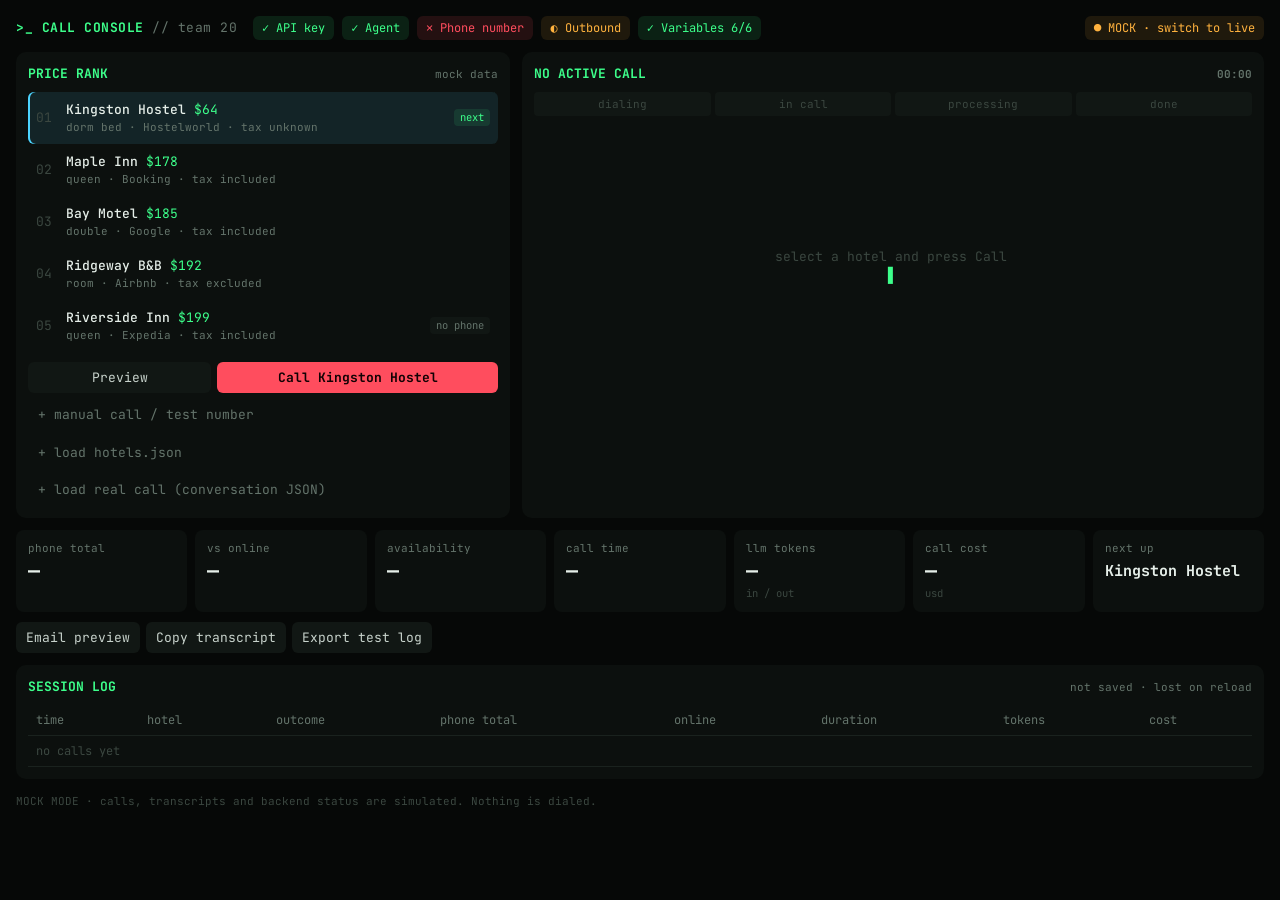
==== console/index.html @ bde6748f "Add call console UI (console/index.html) Single-page dashboard for testing the ElevenLabs call backe" ====
<!doctype html>
<html lang="en">
<head>
<meta charset="utf-8">
<meta name="viewport" content="width=device-width, initial-scale=1">
<title>Call Console · Team 20</title>
<link rel="preconnect" href="https://fonts.googleapis.com">
<link href="https://fonts.googleapis.com/css2?family=JetBrains+Mono:wght@400;500;700&display=swap" rel="stylesheet">
<style>
:root{
  --bg:#060807; --panel:#0c100e; --panel-2:#111714; --line:#1a221e;
  --text:#c8d3cc; --muted:#64746b; --dim:#3b4740;
  --green:#3dff8b; --green-bg:rgba(61,255,139,.10);
  --amber:#ffb23e; --amber-bg:rgba(255,178,62,.10);
  --red:#ff4d5e; --red-bg:rgba(255,77,94,.12);
  --cyan:#4cd4ff; --cyan-bg:rgba(76,212,255,.10);
  --mono:"JetBrains Mono",ui-monospace,SFMono-Regular,Menlo,Consolas,monospace;
}
*{box-sizing:border-box}
html,body{margin:0;background:var(--bg);color:var(--text);font:13px/1.5 var(--mono)}
body{padding:16px;min-height:100vh}
button{font:inherit;color:inherit;background:var(--panel-2);border:none;border-radius:6px;padding:6px 10px;cursor:pointer}
button:hover{background:#18201c}
button:focus-visible,input:focus-visible{outline:1px solid var(--green);outline-offset:1px}
input{font:inherit;color:var(--text);background:var(--bg);border:none;border-radius:6px;padding:6px 8px;width:100%}
.wrap{max-width:1280px;margin:0 auto}
.top{display:flex;flex-wrap:wrap;gap:8px;align-items:center}
.brand{color:var(--green);font-weight:700;letter-spacing:.5px;margin-right:8px}
.brand span{color:var(--muted);font-weight:400}
.chip{font-size:12px;padding:3px 9px}
.ok{background:var(--green-bg);color:var(--green)} .warn{background:var(--amber-bg);color:var(--amber)}
.bad{background:var(--red-bg);color:var(--red)} .acc{background:var(--cyan-bg);color:var(--cyan)}
.mut{background:var(--panel-2);color:var(--muted)}
.mode{margin-left:auto;color:var(--amber);font-size:12px}
.why{margin-top:10px;padding:10px 12px;border-radius:6px;font-size:12.5px;display:none}
.why b{font-weight:700}
.grid{display:grid;grid-template-columns:minmax(0,1fr) minmax(0,1.5fr);gap:12px;margin-top:12px}
.panel{background:var(--panel);border-radius:10px;padding:12px}
.ph{display:flex;align-items:center;gap:8px;margin-bottom:8px}
.ph .t{color:var(--green);font-weight:700}
.ph .s{margin-left:auto;color:var(--muted);font-size:11px}
.row{display:grid;grid-template-columns:22px minmax(0,1fr) auto;gap:8px;align-items:center;padding:8px;border-radius:6px;cursor:pointer}
.row:hover{background:var(--panel-2)} .row.sel{background:var(--cyan-bg);box-shadow:inset 2px 0 0 var(--cyan)}
.row .n{color:var(--dim)} .row .nm{font-weight:500;color:#e6efe9} .row .pr{color:var(--green)}
.row .sub{color:var(--muted);font-size:11px;white-space:nowrap;overflow:hidden;text-overflow:ellipsis}
.tag{font-size:10.5px;padding:1px 6px;border-radius:4px;white-space:nowrap}
.actions{display:flex;gap:6px;margin-top:10px}
.danger{background:var(--red);color:#120204;font-weight:700} .danger:hover{background:#ff6b79}
.armed{background:var(--amber);color:#160d00} .armed:hover{background:#ffc566}
.ghost{background:transparent;color:var(--muted);width:100%;margin-top:6px;text-align:left}
.ghost:hover{color:var(--text);background:transparent}
.manual{display:none;margin-top:6px;gap:6px;grid-template-columns:1fr 1fr}
.manual label{color:var(--muted);font-size:11px}
.steps{display:flex;gap:4px;margin-bottom:10px}
.steps span{flex:1;text-align:center;padding:4px;border-radius:4px;font-size:11px;background:var(--panel-2);color:var(--dim)}
.steps span.done{color:var(--muted)} .steps span.on{background:var(--cyan-bg);color:var(--cyan)}
.steps span.fail{background:var(--red-bg);color:var(--red)} .steps span.fin{background:var(--green-bg);color:var(--green)}
.timer{font-size:18px;color:var(--green);font-weight:700}
.log{display:flex;flex-direction:column;gap:6px;min-height:280px;max-height:420px;overflow:auto;padding-right:4px}
.msg{max-width:82%;padding:7px 10px;border-radius:8px}
.msg .w{font-size:10.5px;color:var(--muted);display:block}
.hotel{align-self:flex-start;background:var(--panel-2)}
.agent{align-self:flex-end;background:var(--cyan-bg);color:#bfeeff}
.agent .w{color:#3a9fc2}
.sys{align-self:center;color:var(--muted);font-size:11px}
mark{background:var(--amber-bg);color:var(--amber);padding:0 2px;border-radius:3px}
.empty{color:var(--dim);margin:auto;text-align:center}
.cursor::after{content:"▋";color:var(--green);animation:b 1s steps(1) infinite;margin-left:2px}
@keyframes b{50%{opacity:0}}
.stats{display:grid;grid-template-columns:repeat(7,minmax(0,1fr));gap:8px;margin-top:12px}
.stat.click{cursor:pointer}.stat.click:hover{background:var(--panel-2)}
.stat .h{color:var(--dim);font-size:10.5px}
textarea{font:inherit;color:var(--text);background:var(--bg);border:none;border-radius:6px;padding:8px;width:100%;min-height:140px;resize:vertical}
.stat{background:var(--panel);border-radius:8px;padding:10px 12px}
.stat .l{color:var(--muted);font-size:11px} .stat .v{font-size:20px;font-weight:700;color:#e6efe9}
.bar{display:flex;flex-wrap:wrap;gap:6px;margin-top:10px}
.drawer{display:none;margin-top:12px;background:var(--panel);border-radius:10px;padding:12px}
.drawer pre{margin:0;white-space:pre-wrap;word-break:break-word;color:var(--text);font-size:12px}
.hist{margin-top:12px}
.hist table{width:100%;border-collapse:collapse;font-size:12px}
.hist td,.hist th{text-align:left;padding:6px 8px;border-bottom:1px solid var(--line)}
.hist th{color:var(--muted);font-weight:400}
.foot{color:var(--dim);font-size:11px;margin-top:14px}
@media (max-width:1100px){.stats{grid-template-columns:repeat(4,minmax(0,1fr))}}
@media (max-width:860px){.grid{grid-template-columns:1fr}.stats{grid-template-columns:repeat(2,1fr)}}
@media (prefers-reduced-motion:reduce){.cursor::after{animation:none}}
</style>
</head>
<body>
<div class="wrap">

  <div class="top" id="health">
    <span class="brand">&gt;_ CALL CONSOLE <span>// team 20</span></span>
  </div>
  <div class="why" id="why"></div>

  <div class="grid">
    <section class="panel" aria-label="Price rank">
      <div class="ph"><span class="t">PRICE RANK</span><span class="s" id="qsrc">mock data</span></div>
      <div id="queue"></div>
      <div class="actions">
        <button id="previewBtn" style="flex:1">Preview</button>
        <button id="callBtn" class="danger" style="flex:1.6">Call</button>
      </div>
      <button class="ghost" id="manualToggle">+ manual call / test number</button>
      <div class="manual" id="manual">
        <div><label>hotel</label><input id="mName" value="Teammate test"></div>
        <div><label>phone</label><input id="mPhone" value="+1 416 555 0199"></div>
        <div><label>check-in</label><input id="mIn" value="2026-10-24"></div>
        <div><label>check-out</label><input id="mOut" value="2026-10-26"></div>
        <div><label>guests</label><input id="mGuests" value="1"></div>
        <div style="display:flex;align-items:end"><button id="mUse" style="width:100%">Use manual</button></div>
      </div>
      <button class="ghost" id="loadBtn">+ load hotels.json</button>
      <button class="ghost" id="convBtn">+ load real call (conversation JSON)</button>
      <input type="file" id="convFile" accept=".json,application/json" hidden>
      <input type="file" id="file" accept=".json,application/json" hidden>
    </section>

    <section class="panel" aria-label="Live call">
      <div class="ph">
        <span class="t" id="cName">NO ACTIVE CALL</span>
        <span style="color:var(--muted);font-size:12px" id="cPhone"></span>
        <span class="s timer" id="timer">00:00</span>
      </div>
      <div class="steps" id="steps">
        <span>dialing</span><span>in call</span><span>processing</span><span>done</span>
      </div>
      <div class="log" id="log" aria-live="polite"><div class="empty">select a hotel and press Call<br><span class="cursor"></span></div></div>
    </section>
  </div>

  <div class="stats">
    <div class="stat"><div class="l">phone total</div><div class="v" id="sTotal">—</div></div>
    <div class="stat"><div class="l">vs online</div><div class="v" id="sDiff">—</div></div>
    <div class="stat"><div class="l">availability</div><div class="v" id="sAvail">—</div></div>
    <div class="stat"><div class="l">call time</div><div class="v" id="sTime">—</div></div>
    <div class="stat click" id="tokCard" title="click for per-model breakdown"><div class="l">llm tokens</div><div class="v" id="sTok">—</div><div class="h" id="sTokH">in / out</div></div>
    <div class="stat"><div class="l">call cost</div><div class="v" id="sCost">—</div><div class="h" id="sCostH">usd</div></div>
    <div class="stat"><div class="l">next up</div><div class="v" id="sNext" style="font-size:15px;padding-top:4px">—</div></div>
  </div>
  <div class="bar">
    <button id="emailBtn">Email preview</button>
    <button id="copyBtn">Copy transcript</button>
    <button id="exportBtn">Export test log</button>
    <span id="toast" style="color:var(--green);align-self:center;font-size:12px"></span>
  </div>

  <div class="drawer" id="drawer"><div class="ph"><span class="t" id="dTitle"></span><button class="s" id="dClose" style="margin-left:auto">close</button></div><pre id="dBody"></pre></div>

  <div class="panel hist">
    <div class="ph"><span class="t">SESSION LOG</span><span style="color:var(--green);font-size:12px" id="sessTot"></span><span class="s">not saved · lost on reload</span></div>
    <table><thead><tr><th>time</th><th>hotel</th><th>outcome</th><th>phone total</th><th>online</th><th>duration</th><th>tokens</th><th>cost</th></tr></thead><tbody id="hist"><tr><td colspan="8" style="color:var(--dim)">no calls yet</td></tr></tbody></table>
  </div>

  <p class="foot" id="foot"></p>
</div>

<script>
// ---------- Mock backend (replace with fetch() calls to /api/elevenlabs/* in live mode) ----------
let MODE = "mock", STATUS = null, BASE = defaultBase();
const MOCK_STATUS = {
  api_key_configured: true, agent_id_configured: true,
  phone_number_id_configured: false, outbound_calls_enabled: false,
  agent: { name: "Hotel price caller", language: "en", first_message: "",
           prompt_variables: ["check_in","check_out","guests","hotel_name","hotel_phone","nights"] },
  backend_variables: ["hotel_name","hotel_phone","check_in","check_out","nights","guests"]
};

const STAY = { check_in: "2026-10-24", check_out: "2026-10-26", guests: 1 };

let hotels = [
  { id:"c1", name:"Kingston Hostel", type:"hostel", unit:"dorm bed", phone:"+1 613 555 0111", online:64,  tax:"unknown",  platform:"Hostelworld", call_ready:true },
  { id:"c2", name:"Maple Inn",       type:"hotel",  unit:"queen",    phone:"+1 613 555 0123", online:178, tax:"included", platform:"Booking",     call_ready:true },
  { id:"c3", name:"Bay Motel",       type:"motel",  unit:"double",   phone:"+1 613 555 0145", online:185, tax:"included", platform:"Google",      call_ready:true },
  { id:"c4", name:"Ridgeway B&B",    type:"b&b",    unit:"room",     phone:"+1 613 555 0167", online:192, tax:"excluded", platform:"Airbnb",      call_ready:true },
  { id:"c5", name:"Riverside Inn",   type:"hotel",  unit:"queen",    phone:null,              online:199, tax:"included", platform:"Expedia",     call_ready:false, reason:"no phone number found" }
].map(h => ({...h, status:"", outcome:null}));

const SCRIPTS = {
  c1: { fail:"no_answer", lines:[] },
  c2: { total:201, avail:true, lines:[
    ["hotel",0,"Good afternoon, Maple Inn."],
    ["agent",2,"Hi, I was wondering what your cheapest room is for one person, from October 24th to the 26th? And what's the total for the whole stay, including tax and any required fees?"],
    ["hotel",11,"Our standard queen is $89 a night plus tax."],
    ["agent",15,"What's the total with tax and any fees?"],
    ["hotel",19,"That comes to $201 for the two nights."],
    ["agent",23,"Okay, thanks. Bye."]]},
  c3: { total:179, avail:true, lines:[
    ["hotel",0,"Bay Motel, how can I help?"],
    ["agent",2,"Hi, I was wondering what your cheapest room is for one person, from October 24th to the 26th? And what's the total for the whole stay, including tax and any required fees?"],
    ["hotel",10,"Let me check..."],
    ["sys",13,"hold · agent silent"],
    ["hotel",21,"Yeah, a double is $179 total, tax included."],
    ["agent",25,"Okay, thanks. Bye."]]},
  default: { total:null, avail:null, lines:[
    ["hotel",0,"Hello?"],
    ["agent",2,"Hi, I was wondering what your cheapest room is for one person, from October 24th to the 26th?"],
    ["hotel",8,"It's on our website."],
    ["agent",10,"Sure. Could you quickly confirm the total for those dates?"],
    ["hotel",14,"Sorry, we're busy, check online."],
    ["agent",16,"Okay, thanks anyway. Bye."]]}
};

// ---------- Health bar ----------
const REASONS = {
  api:   ["API key", s=>s.api_key_configured, "ok", "ELEVENLABS_API_KEY is set in backend/.env.",
          "bad", "ELEVENLABS_API_KEY is empty. Add the key to backend/.env and restart the backend."],
  agent: ["Agent", s=>s.agent_id_configured, "ok", s=>`Agent found: "${s.agent.name}" · language ${s.agent.language} · first message ${s.agent.first_message?"set (should be empty)":"empty (waits for reception)"}.`,
          "bad", s=>s.agentErr ? `Couldn't read the agent (${s.agentErr.code}): ${s.agentErr.message}` : "ELEVENLABS_AGENT_ID is empty or the agent can't be read. Check the ID in backend/.env."],
  phone: ["Phone number", s=>s.phone_number_id_configured, "ok", "Twilio number is linked to the agent.",
          "bad", "ELEVENLABS_AGENT_PHONE_NUMBER_ID is empty. Link the Twilio number to the ElevenLabs agent (Phone numbers → import Twilio), copy its phone number ID into backend/.env, then restart the backend. Calls fail with missing_elevenlabs_phone_number_id until then."],
  out:   ["Outbound", s=>s.outbound_calls_enabled, "ok", "Real outbound calls are enabled. Every Call is billable.",
          "warn", "ELEVENLABS_ALLOW_OUTBOUND_CALLS is false, so real calls are blocked on purpose (outbound_calls_disabled). Preview still works. Set it to true only when you're ready to dial."],
  vars:  ["Variables", s=>missingVars(s).length===0, "ok", s=>`All ${s.agent.prompt_variables.length} prompt variables are sent by the backend.`,
          "bad", s=>`Prompt uses ${missingVars(s).map(v=>"{{"+v+"}}").join(", ")} but the backend doesn't send it. The agent would say an empty value.`]
};
function missingVars(s){ return s.agent.prompt_variables.filter(v=>!s.backend_variables.includes(v)); }
const ICON = {ok:"✓", warn:"◐", bad:"✕"};
let openWhy = null;

function renderHealth(){
  const s = STATUS, bar = document.getElementById("health");
  bar.querySelectorAll(".chip,.mode,.base").forEach(e=>e.remove());
  Object.entries(REASONS).filter(([k])=>MODE==="live"||k!=="net").filter(([k])=>!(s.unreachable&&k!=="net")).filter(([k])=>!(k==="vars"&&s.agentErr))
    .sort(([a],[b])=>(b==="net")-(a==="net")).forEach(([k,r])=>{
    const good = r[1](s), cls = good ? r[2] : r[4];
    const label = k==="vars" ? `${r[0]} ${s.agent.prompt_variables.length-missingVars(s).length}/${s.agent.prompt_variables.length}` : r[0];
    const b = document.createElement("button");
    b.className = "chip "+cls; b.textContent = `${ICON[cls]} ${label}`;
    b.setAttribute("aria-expanded", openWhy===k);
    b.onclick = ()=>{ openWhy = openWhy===k ? null : k; showWhy(); renderHealth(); };
    bar.appendChild(b);
  });
  if(MODE==="live"){ const u=document.createElement("input"); u.className="base"; u.value=BASE; u.title="backend base URL";
    u.style.cssText="width:210px;margin-left:auto;font-size:12px;padding:3px 8px";
    u.onchange=()=>{ BASE=u.value.trim().replace(/\/+$/,""); try{localStorage.setItem("console_base",BASE);}catch{} refreshLive(); };
    bar.appendChild(u); }
  const m = document.createElement("button"); m.className="mode chip"; m.style.marginLeft = MODE==="live"?"0":"auto";
  m.style.background = MODE==="live" ? "var(--green-bg)" : "var(--amber-bg)"; m.style.color = MODE==="live" ? "var(--green)" : "var(--amber)";
  m.textContent = MODE==="live" ? "● LIVE · switch to mock" : "● MOCK · switch to live";
  m.onclick = ()=>setMode(MODE==="live"?"mock":"live"); bar.appendChild(m);
}
function showWhy(){
  const box = document.getElementById("why");
  if(!openWhy){ box.style.display="none"; return; }
  const r = REASONS[openWhy], s = STATUS, good = r[1](s);
  const cls = good ? r[2] : r[4], txt = good ? r[3] : r[5];
  box.className = "why "+cls; box.style.display="block";
  box.innerHTML = `<b>${r[0]}</b> · ${typeof txt==="function"?txt(s):txt}`;
}

// ---------- Queue ----------
let sel = 0, manual = null;
const TAGS = { no_answer:["no answer","bad"], price_mismatch:["higher","warn"], verified:["verified","ok"],
               unconfirmed:["unconfirmed","warn"], calling:["in call","acc"], next:["next","ok"], noph:["no phone","mut"] };

function nextIndex(from){
  for(let i=0;i<hotels.length;i++){ const j=(from+i)%hotels.length, h=hotels[j];
    if(h.call_ready && !h.outcome) return j; }
  return -1;
}
function renderQueue(){
  const nx = nextIndex(0);
  document.getElementById("queue").innerHTML = hotels.map((h,i)=>{
    let t = h.status==="calling" ? "calling" : h.outcome ? h.outcome : !h.call_ready ? "noph" : i===nx ? "next" : "";
    const tag = t ? `<span class="tag ${TAGS[t][1]}" title="${h.reason||""}">${TAGS[t][0]}</span>` : "<span></span>";
    return `<div class="row${i===sel&&!manual?" sel":""}" data-i="${i}" role="button" tabindex="0">
      <span class="n">${String(i+1).padStart(2,"0")}</span>
      <span style="min-width:0"><span class="nm">${esc(h.name)}</span> <span class="pr">$${h.online}</span>
      <div class="sub">${esc(h.unit)} · ${esc(h.platform)} · tax ${h.tax}</div></span>${tag}</div>`;
  }).join("");
  document.querySelectorAll("#queue .row").forEach(r=>{
    const go=()=>{ sel=+r.dataset.i; manual=null; disarm(); renderQueue(); };
    r.onclick=go; r.onkeydown=e=>{ if(e.key==="Enter"||e.key===" "){e.preventDefault();go();} };
  });
  const t = target();
  document.getElementById("callBtn").textContent = armed ? `Confirm call · ${t.name}` : `Call ${t.name}`;
  const n = hotels[nx]; document.getElementById("sNext").textContent = n ? n.name : "queue empty";
}
function target(){ return manual || hotels[sel]; }

// ---------- Preview payload (mirrors backend build_call_payload) ----------
function payloadFor(h){
  const s = manual ? {check_in:manual.check_in, check_out:manual.check_out, guests:manual.guests} : STAY;
  const nights = Math.round((new Date(s.check_out)-new Date(s.check_in))/864e5);
  return { agent_id:"<ELEVENLABS_AGENT_ID>", agent_phone_number_id: STATUS.phone_number_id_configured?"<set>":null,
    to_number: h.phone, conversation_initiation_client_data:{ dynamic_variables:{
      hotel_name:h.name, hotel_phone:h.phone, check_in:s.check_in, check_out:s.check_out, nights, guests:s.guests }},
    call_recording_enabled:false };
}

// ---------- Simulated call ----------
let armed=false, armTimer=null, running=false, clock=null, t0=0, transcript=[], last=null;
function disarm(){ armed=false; clearTimeout(armTimer); const b=document.getElementById("callBtn"); b.classList.remove("armed"); b.classList.add("danger"); }
function onCall(){
  const h = target();
  if(running) return toast("a call is already running");
  if(!h.phone) return toast(`${h.name}: no phone number`);
  if(!armed){ armed=true; const b=document.getElementById("callBtn"); b.classList.remove("danger"); b.classList.add("armed");
    renderQueue(); armTimer=setTimeout(()=>{disarm();renderQueue();},4000); return; }
  disarm(); if(MODE==="live") liveCall(h); else startCall(h);
}
function setStep(i, fail){
  document.querySelectorAll("#steps span").forEach((s,k)=>{
    s.className = k<i ? "done" : k===i ? (fail?"fail":(i===3?"fin":"on")) : "";
  });
}
function startCall(h){
  running=true; transcript=[]; h.status="calling"; renderQueue();
  document.getElementById("cName").textContent = h.name.toUpperCase();
  document.getElementById("cPhone").textContent = h.phone;
  const log=document.getElementById("log"); log.innerHTML="";
  ["sTotal","sDiff","sAvail","sTime"].forEach(id=>{const e=document.getElementById(id); e.textContent="—"; e.style.color="";});
  setStep(0); t0=Date.now(); clearInterval(clock);
  clock=setInterval(()=>{document.getElementById("timer").textContent=fmt((Date.now()-t0)/1000);},250);
  sysLine("dialing "+h.phone+" …");
  const sc = SCRIPTS[h.id] || SCRIPTS.default;
  if(sc.fail){ setTimeout(()=>{ sysLine("no answer after 25s ring budget"); finish(h, sc, sc.fail); },2200); return; }
  setTimeout(()=>{ setStep(1); sysLine("connected · waiting for reception to speak");
    const speed=0.35;
    sc.lines.forEach(([who,sec,text])=>setTimeout(()=>addLine(who,sec,text), 600+sec*1000*speed));
    const end = 600+sc.lines[sc.lines.length-1][1]*1000*speed+700;
    setTimeout(()=>{ setStep(2); sysLine("processing transcript …"); setTimeout(()=>finish(h, sc), 1200); }, end);
  },1500);
}
function addLine(who,sec,text){
  transcript.push({role:who, t:sec, text});
  const log=document.getElementById("log"), d=document.createElement("div");
  if(who==="sys"){ d.className="msg sys"; d.textContent="· "+text+" ·"; }
  else { d.className="msg "+who;
    d.innerHTML=`<span class="w">${who==="hotel"?"reception":"agent"} · ${sec}s</span>${hl(esc(text))}`; }
  log.appendChild(d); log.scrollTop=log.scrollHeight;
}
function sysLine(t){ const log=document.getElementById("log"), d=document.createElement("div"); d.className="msg sys"; d.textContent="> "+t; log.appendChild(d); log.scrollTop=log.scrollHeight; }
function finish(h, sc, failOutcome){
  clearInterval(clock); running=false; h.status="";
  const dur=(Date.now()-t0)/1000; let outcome;
  if(failOutcome){ outcome=failOutcome; setStep(3,true); }
  else if(sc.total==null){ outcome="unconfirmed"; setStep(3,true); }
  else { outcome = sc.total<=h.online ? "verified" : "price_mismatch"; setStep(3); }
  if(!manual) h.outcome=outcome;
  const diff = sc.total!=null ? sc.total-h.online : null;
  setStat("sTotal", sc.total!=null?"$"+sc.total:"—");
  setStat("sDiff", diff==null?"—":(diff>0?"+$"+diff:"−$"+Math.abs(diff)), diff==null?"":diff>0?"var(--amber)":"var(--green)");
  setStat("sAvail", sc.avail==null?"unknown":sc.avail?"yes":"no", sc.avail?"var(--green)":"var(--amber)");
  setStat("sTime", fmt(dur));
  sysLine(`outcome: ${outcome}${outcome==="price_mismatch"?" · phone total above online, move to next":""}`);
  last={hotel:h, outcome, total:sc.total, diff, dur, transcript:[...transcript], at:new Date(), usage:null, source:"mock"};
  showUsage(null, true);
  addHist(last); renderQueue();
  const n=nextIndex(0); if(n>=0 && !manual && outcome!=="verified"){ sel=n; renderQueue(); }
}
function setStat(id,v,c){ const e=document.getElementById(id); e.textContent=v; e.style.color=c||""; }

// ---------- History / export / email ----------
const history=[];
function addHist(r){
  history.unshift(r);
  document.getElementById("hist").innerHTML = history.map(x=>{
    const [lbl,cls]=TAGS[x.outcome]||[x.outcome,"mut"];
    return `<tr><td>${x.at.toLocaleTimeString()}</td><td>${esc(x.hotel.name)}</td><td><span class="tag ${cls}">${lbl}</span></td>
      <td>${x.total!=null?"$"+x.total:"—"}</td><td>${x.hotel.online==="?"?"—":"$"+x.hotel.online}</td><td>${fmt(x.dur)}</td>
      <td>${x.usage&&x.usage.llm_total_tokens!=null?x.usage.llm_total_tokens.toLocaleString():x.source==="mock"?"mock":"—"}</td>
      <td>${x.usage&&x.usage.cost_usd!=null?"$"+x.usage.cost_usd.toFixed(4):x.source==="mock"?"mock":"—"}</td></tr>`;
  }).join("");
  const real=history.filter(x=>x.usage);
  const tok=real.reduce((a,x)=>a+(x.usage.llm_total_tokens||0),0), cost=real.reduce((a,x)=>a+(x.usage.cost_usd||0),0);
  document.getElementById("sessTot").textContent = real.length ? `real calls: ${real.length} · ${tok.toLocaleString()} tokens · $${cost.toFixed(4)}` : "";
}
function transcriptText(r){ return r.transcript.filter(l=>l.role!=="sys").map(l=>`[${l.t}s] ${l.role==="hotel"?"Reception":"Agent"}: ${l.text}`).join("\n"); }
function openDrawer(title, body){ document.getElementById("dTitle").textContent=title; document.getElementById("dBody").textContent=body; document.getElementById("drawer").style.display="block"; }

document.getElementById("emailBtn").onclick=()=>{
  if(!last||last.outcome!=="verified") return openDrawer("EMAIL PREVIEW","No verified quote yet. The email is only built from a verified call.");
  const h=last.hotel;
  openDrawer("EMAIL PREVIEW · not sent", `To: <organizer email TBA>
Subject: Team # 20 - Hotel Reservation Confirmed!

Hotel Name: ${h.name}
Hotel Address: ${h.address||"<from search result>"}
Hotel Phone: ${h.phone}
Reservation #: ${last.reservation||"N/A (not provided without a booking)"}
Reservation Date: ${STAY.check_in} to ${STAY.check_out} (${STAY.guests} guest)
Price for the stay: $${last.total} CAD total, incl. tax
Link To Audio Recording of the conversation: ${last.audio_url||"<ElevenLabs recording link: recording must be enabled>"}`);
};
document.getElementById("copyBtn").onclick=async()=>{
  if(!last) return toast("no transcript yet");
  try{ await navigator.clipboard.writeText(transcriptText(last)); toast("transcript copied"); }
  catch{ openDrawer("TRANSCRIPT", transcriptText(last)); }
};
document.getElementById("exportBtn").onclick=()=>{
  if(!history.length) return toast("no calls to export");
  const md = "| # | Time | Property | Online | Phone total | Outcome | Duration | Tokens | Cost (USD) | Source |\n|---|---|---|---|---|---|---|---|---|---|\n" +
    history.slice().reverse().map((x,i)=>`| ${i+1} | ${x.at.toLocaleTimeString()} | ${x.hotel.name} | ${x.hotel.online==="?"?"?":"$"+x.hotel.online} | ${x.total!=null?"$"+x.total:"?"} | ${x.outcome} | ${fmt(x.dur)} | ${x.usage&&x.usage.llm_total_tokens!=null?x.usage.llm_total_tokens:"?"} | ${x.usage&&x.usage.cost_usd!=null?x.usage.cost_usd:"?"} | ${x.source} |`).join("\n");
  const a=document.createElement("a"); a.href=URL.createObjectURL(new Blob([md],{type:"text/markdown"}));
  a.download="test-log-export.md"; a.click(); toast("exported test-log-export.md");
};

// ---------- Load hotels.json (search module output) ----------
document.getElementById("loadBtn").onclick=()=>document.getElementById("file").click();
document.getElementById("file").onchange=async e=>{
  const f=e.target.files[0]; if(!f) return;
  try{
    const j=JSON.parse(await f.text());
    if(!Array.isArray(j.hotels)) throw new Error("no hotels[] array");
    const byId=Object.fromEntries(j.hotels.map(h=>[h.candidate_id,h]));
    const order=[...(j.shortlist||[]),...(j.enquiry_shortlist||[])].filter((v,i,a)=>a.indexOf(v)===i);
    const rest=j.hotels.map(h=>h.candidate_id).filter(id=>!order.includes(id));
    hotels=[...order,...rest].map(id=>byId[id]).filter(Boolean).map(h=>({
      id:h.candidate_id, name:h.property_name||"(unnamed)", type:h.property_type||"", unit:h.property_type||"stay",
      phone:h.phone||null, online:h.online_quote&&h.online_quote.amount!=null?Math.round(h.online_quote.amount):"?",
      tax:(h.online_quote&&h.online_quote.tax_fee_status)||"unknown",
      platform:(h.platforms&&h.platforms[0])||(h.online_quote&&h.online_quote.provider)||"?",
      call_ready:!!h.call_ready, reason:(h.not_call_ready_reasons||[]).join(", "), status:"", outcome:null }));
    if(j.request){ STAY.check_in=j.request.check_in||STAY.check_in; STAY.check_out=j.request.check_out||STAY.check_out; STAY.guests=j.request.guests||STAY.guests; }
    sel=Math.max(0,nextIndex(0)); manual=null;
    document.getElementById("qsrc").textContent=`${f.name} · ${hotels.length} candidates`;
    renderQueue(); toast("loaded "+hotels.length+" candidates (calls still simulated)");
  }catch(err){ toast("couldn't read file: "+err.message); }
};

// ---------- Token and cost (real data from /api/elevenlabs/conversations/{id}) ----------
// Mirrors backend summarize_usage() so a raw ElevenLabs conversation JSON also works.
function summarizeUsage(d){
  const md = d && typeof d.metadata==="object" && d.metadata ? d.metadata : {};
  const ch = md.charging && typeof md.charging==="object" ? md.charging : {};
  const usd = v => typeof v==="number" && isFinite(v) && v>=0 ? v : null;
  const tok = c => c && Number.isInteger(c.tokens) && c.tokens>=0 ? c.tokens : null;
  const MAP = {input:"input", input_cache_read:"input_cache_read", input_cache_write:"input_cache_write", output_total:"output"};
  const by = {};
  (Array.isArray(d.transcript)?d.transcript:[]).forEach(t=>{
    const m = t && t.llm_usage && t.llm_usage.model_usage;
    if(!m || typeof m!=="object" || Array.isArray(m)) return;
    Object.entries(m).forEach(([model,c])=>{ if(!c||typeof c!=="object") return;
      Object.entries(MAP).forEach(([src,dst])=>{ const n=tok(c[src]); if(n==null) return;
        by[model] = by[model] || {input:0,input_cache_read:0,input_cache_write:0,output:0}; by[model][dst]+=n; }); });
  });
  const has = Object.keys(by).length>0, vals=Object.values(by);
  const inp = vals.reduce((a,m)=>a+m.input+m.input_cache_read+m.input_cache_write,0), out = vals.reduce((a,m)=>a+m.output,0);
  return { cost_usd:usd(md.cost_fiat), llm_cost_usd:usd(ch.llm_price), platform_cost_usd:usd(ch.platform_price),
    llm_input_tokens:has?inp:null, llm_output_tokens:has?out:null, llm_total_tokens:has?inp+out:null, tokens_by_model:by };
}
function showUsage(u, mock){
  const T=document.getElementById("sTok"), TH=document.getElementById("sTokH"), C=document.getElementById("sCost"), CH=document.getElementById("sCostH");
  if(mock){ T.textContent="—"; TH.textContent="mock call · no data"; C.textContent="—"; CH.textContent="mock call · no data"; return; }
  T.textContent = u&&u.llm_total_tokens!=null ? u.llm_total_tokens.toLocaleString() : "unknown";
  TH.textContent = u&&u.llm_total_tokens!=null ? `${u.llm_input_tokens.toLocaleString()} in / ${u.llm_output_tokens.toLocaleString()} out` : "not in response yet";
  C.textContent = u&&u.cost_usd!=null ? "$"+u.cost_usd.toFixed(4) : "pending";
  CH.textContent = u&&(u.llm_cost_usd!=null||u.platform_cost_usd!=null)
    ? `llm ${u.llm_cost_usd!=null?"$"+u.llm_cost_usd.toFixed(4):"?"} · platform ${u.platform_cost_usd!=null?"$"+u.platform_cost_usd.toFixed(4):"?"}`
    : "usually filled once status is done";
}
document.getElementById("tokCard").onclick=()=>{
  if(!last||!last.usage) return openDrawer("LLM TOKENS", last&&last.source==="mock" ? "Mock call: no token data. Load a real conversation JSON to see tokens." : "No real call loaded yet.");
  const by=last.usage.tokens_by_model||{}, rows=Object.entries(by);
  openDrawer("LLM TOKENS · per model", rows.length
    ? "model".padEnd(28)+"input".padStart(9)+"cache rd".padStart(10)+"cache wr".padStart(10)+"output".padStart(9)+"\n"+
      rows.map(([m,c])=>m.slice(0,27).padEnd(28)+String(c.input).padStart(9)+String(c.input_cache_read).padStart(10)+String(c.input_cache_write).padStart(10)+String(c.output).padStart(9)).join("\n")+
      `\n\ntotal: ${last.usage.llm_total_tokens} tokens (${last.usage.llm_input_tokens} in / ${last.usage.llm_output_tokens} out)`
    : "The response has no transcript[].llm_usage data, so tokens are unknown (not zero).");
};

const STEP_OF = {initiated:0, "in-progress":1, processing:2, done:3, failed:3};
function loadConversation(j, label){
  if(!j || !Array.isArray(j.transcript)) throw new Error("no transcript[] array; expected the /conversations/{id} response");
  const id = j.conversation_id || "unknown";
  const usage = j.usage || summarizeUsage(j);
  const dur = j.call_duration_secs ?? (j.metadata && j.metadata.call_duration_secs) ?? null;
  const st = j.status || "unknown";
  clearInterval(clock); running=false;
  document.getElementById("cName").textContent = "REAL CALL";
  document.getElementById("cPhone").textContent = id;
  document.getElementById("timer").textContent = dur!=null ? fmt(dur) : "--:--";
  setStep(STEP_OF[st] ?? 0, st==="failed");
  const log=document.getElementById("log"); log.innerHTML=""; transcript=[];
  sysLine(`loaded ${label} · status ${st}`);
  j.transcript.filter(t=>t && t.message!=null).forEach(t=>addLine(t.role==="agent"?"agent":"hotel", Math.round((t.time_in_call_secs||0)*10)/10, String(t.message)));
  if(j.transcript_summary || (j.analysis && j.analysis.transcript_summary)) sysLine("summary: "+(j.transcript_summary || j.analysis.transcript_summary));
  ["sTotal","sDiff","sAvail"].forEach(i=>setStat(i,"—"));
  setStat("sTime", dur!=null?fmt(dur):"—");
  showUsage(usage, false);
  last={hotel:{name:"conv "+String(id).slice(-8), online:"?", phone:"?"}, outcome:st, total:null, diff:null, dur:dur||0,
        transcript:[...transcript], at:new Date(), usage, source:"real"};
  addHist(last);
  toast(`real call loaded · ${usage.llm_total_tokens!=null?usage.llm_total_tokens+" tokens":"tokens unknown"} · ${usage.cost_usd!=null?"$"+usage.cost_usd.toFixed(4):"cost pending"}`);
}
document.getElementById("convBtn").onclick=()=>document.getElementById("convFile").click();
document.getElementById("convFile").onchange=async e=>{
  const f=e.target.files[0]; if(!f) return; e.target.value="";
  try{ loadConversation(JSON.parse(await f.text()), f.name); }
  catch(err){ toast("couldn't read conversation: "+err.message); }
};
TAGS.done=["done","ok"]; TAGS.failed=["failed","bad"]; TAGS["in-progress"]=["in progress","acc"];
TAGS.processing=["processing","acc"]; TAGS.initiated=["initiated","acc"]; TAGS.unknown=["unknown","mut"];


// ---------- LIVE mode: Connor's backend /api/elevenlabs/* ----------
function defaultBase(){
  try{ const v=localStorage.getItem("console_base"); if(v) return v; }catch{}
  return location.protocol.startsWith("http") ? location.origin : "http://127.0.0.1:8000";
}
REASONS.net = ["Backend", s=>!s.unreachable, "ok", ()=>`Connected to ${BASE}.`,
  "bad", ()=>`Can't reach ${BASE}. Start the backend (python -m uvicorn backend.app:app --host 127.0.0.1 --port 8000) and check the URL in the box. If it is running, the browser is probably blocking this page (CORS): open the console from the backend's own address, or have the backend allow this page's origin.`];
const BACKEND_VARS=["hotel_name","hotel_address","hotel_phone","check_in","check_out","nights","guests","online_price","currency","price_basis","taxes_included","source_url","source_checked_at"];
async function api(path, opts={}){
  let r;
  try{ r = await fetch(BASE+"/api/elevenlabs"+path, {headers:{"Content-Type":"application/json"}, ...opts}); }
  catch{ const e=new Error("backend not reachable"); e.code="unreachable"; throw e; }
  let body=null; try{ body=await r.json(); }catch{}
  if(!r.ok){
    const d=body&&body.detail;
    const msg=(d&&d.message)||(Array.isArray(d)?d.map(x=>(x.loc||[]).join(".")+": "+x.msg).join("; "):"HTTP "+r.status);
    const e=new Error(msg); e.code=(d&&d.code)||("http_"+r.status); throw e;
  }
  return body;
}
async function refreshLive(){
  if(MODE!=="live") return;
  try{
    const st=await api("/status");
    let agent={name:"?",language:"?",first_message:"",prompt_variables:[]}, agentErr=null;
    try{ agent=await api("/agent"); }catch(e){ agentErr=e; }
    STATUS={...st, agent_id_configured: st.agent_id_configured && !agentErr, agent, agentErr, backend_variables:BACKEND_VARS, unreachable:false};
  }catch(e){ STATUS={...MOCK_STATUS, unreachable:true}; openWhy=openWhy||"net"; }
  renderHealth(); showWhy();
}
let liveTimer=null;
function setMode(m){
  if(running) return toast("finish the current call first");
  MODE=m; try{ localStorage.setItem("console_mode",m); }catch{}
  clearInterval(liveTimer); openWhy=null;
  if(m==="live"){ STATUS={...MOCK_STATUS, unreachable:true}; refreshLive(); liveTimer=setInterval(refreshLive,10000); }
  else STATUS=MOCK_STATUS;
  renderHealth(); showWhy();
  document.getElementById("foot").textContent = m==="live"
    ? `LIVE MODE · ${BASE}/api/elevenlabs · Call places a REAL, billable phone call (only if the backend allows outbound calls). Preview never dials.`
    : "MOCK MODE · calls, transcripts and backend status are simulated. Nothing is dialed.";
}
function e164(p){
  if(!p) return null; const raw=String(p).trim(), d=raw.replace(/\D/g,"");
  if(raw.startsWith("+")) return /^[1-9]\d{7,14}$/.test(d) ? "+"+d : null;
  if(d.length===10) return "+1"+d; if(d.length===11&&d[0]==="1") return "+"+d; return null;
}
function hotelRequest(h, confirm){
  const s = manual ? {check_in:manual.check_in, check_out:manual.check_out, guests:manual.guests} : STAY;
  const req={hotel_name:h.name, phone_number:e164(h.phone), check_in:s.check_in, check_out:s.check_out, guests:+s.guests||1, confirm_call:!!confirm};
  if(h.address) req.address=h.address;
  if(typeof h.online==="number"){ req.online_price=h.online; req.currency="CAD"; req.price_basis="total_stay";
    if(h.tax==="included") req.taxes_included=true; else if(h.tax==="excluded") req.taxes_included=false; }
  return req;
}
const HINTS={unreachable:"Backend not reachable, or blocked by the browser (CORS).",
  outbound_calls_disabled:"Real calls are switched off on the backend (ELEVENLABS_ALLOW_OUTBOUND_CALLS=false). Nothing was dialed.",
  call_confirmation_required:"The request didn't confirm the call. Nothing was dialed.",
  missing_elevenlabs_phone_number_id:"No ElevenLabs phone number ID on the backend. Nothing was dialed.",
  elevenlabs_call_rejected:"ElevenLabs rejected the call request.",
  invalid_elevenlabs_response:"Unexpected reply from ElevenLabs. The call MAY already be placed: check the ElevenLabs dashboard before retrying."};
function explain(e){ return `${e.code||"error"}: ${e.message}` + (HINTS[e.code] ? `\n\n${HINTS[e.code]}` : ""); }
async function livePreview(h){
  const req=hotelRequest(h,false);
  if(!req.phone_number) return toast(`not a valid phone number: ${h.phone||"none"}`);
  try{ openDrawer("PREVIEW · no call placed", JSON.stringify(await api("/calls/preview",{method:"POST",body:JSON.stringify(req)}),null,2)); }
  catch(e){ openDrawer("PREVIEW FAILED", explain(e)); }
}
function resetCallView(h, sub){
  document.getElementById("cName").textContent=h.name.toUpperCase();
  document.getElementById("cPhone").textContent=sub||h.phone||"";
  document.getElementById("log").innerHTML=""; transcript=[];
  ["sTotal","sDiff","sAvail","sTime"].forEach(i=>setStat(i,"—")); showUsage(null,false);
  setStep(0); t0=Date.now(); clearInterval(clock);
  clock=setInterval(()=>{document.getElementById("timer").textContent=fmt((Date.now()-t0)/1000);},250);
}
let pollT=null;
async function liveCall(h){
  const req=hotelRequest(h,true);
  if(!req.phone_number) return toast(`not a valid phone number: ${h.phone||"none"}`);
  running=true; h.status="calling"; renderQueue(); resetCallView(h, req.phone_number);
  sysLine("POST /calls → "+req.phone_number);
  let res;
  try{ res=await api("/calls",{method:"POST",body:JSON.stringify(req)}); }
  catch(e){ running=false; h.status=""; clearInterval(clock); setStep(0,true); explain(e).split("\n").filter(Boolean).forEach(sysLine); renderQueue(); return; }
  const id=res.conversation_id; let shown=0, after=0;
  sysLine("call accepted · conversation "+id);
  document.getElementById("cPhone").textContent=req.phone_number+" · "+id;
  const tick=async()=>{
    let c;
    try{ c=await api("/conversations/"+encodeURIComponent(id)); }
    catch(e){ sysLine("poll: "+e.code); pollT=setTimeout(tick,3000); return; }
    setStep(STEP_OF[c.status] ?? 1, c.status==="failed");
    const lines=(c.transcript||[]).filter(t=>t.message!=null);
    lines.slice(shown).forEach(t=>addLine(t.role==="agent"?"agent":"hotel", Math.round((t.time_in_call_secs||0)*10)/10, t.message));
    shown=lines.length;
    if(c.usage) showUsage(c.usage,false);
    if(c.finished){
      clearInterval(clock); if(c.call_duration_secs!=null) document.getElementById("timer").textContent=fmt(c.call_duration_secs);
      const costReady = !c.usage || c.usage.cost_usd!=null;
      if(!costReady && after++<5){ pollT=setTimeout(tick,3000); return; }
      running=false; h.status="";
      if(!manual) h.outcome = c.status==="done" ? "done" : "failed";
      setStat("sTime", c.call_duration_secs!=null?fmt(c.call_duration_secs):"—");
      if(c.transcript_summary) sysLine("summary: "+c.transcript_summary);
      if(c.data_collection_results && Object.keys(c.data_collection_results).length) sysLine("extracted: "+JSON.stringify(c.data_collection_results));
      sysLine("status: "+c.status+(c.call_successful?" · "+c.call_successful:""));
      last={hotel:h, outcome:c.status, total:null, diff:null, dur:c.call_duration_secs||0, transcript:[...transcript],
            at:new Date(), usage:c.usage||null, source:"real", conversation_id:id};
      addHist(last); renderQueue();
      return;
    }
    pollT=setTimeout(tick,2000);
  };
  tick();
}

// ---------- Manual ----------
document.getElementById("manualToggle").onclick=()=>{ const m=document.getElementById("manual"); m.style.display=m.style.display==="grid"?"none":"grid"; };
document.getElementById("mUse").onclick=()=>{
  manual={ id:"manual", name:val("mName"), phone:val("mPhone"), online:"?", unit:"manual", platform:"manual", tax:"unknown",
           check_in:val("mIn"), check_out:val("mOut"), guests:+val("mGuests")||1, call_ready:true };
  disarm(); renderQueue(); toast("manual target set: "+manual.name);
};
document.getElementById("previewBtn").onclick=()=>{
  if(MODE==="live") return livePreview(target());
  const h=target(); const missing=[];
  if(!MOCK_STATUS.phone_number_id_configured) missing.push("ELEVENLABS_AGENT_PHONE_NUMBER_ID");
  openDrawer("PREVIEW · no call placed", JSON.stringify({ready_to_call: !missing.length && MOCK_STATUS.outbound_calls_enabled,
    outbound_calls_enabled: MOCK_STATUS.outbound_calls_enabled, missing_configuration: missing, payload: payloadFor(h)}, null, 2));
};
document.getElementById("callBtn").onclick=onCall;
document.getElementById("dClose").onclick=()=>document.getElementById("drawer").style.display="none";

// ---------- utils ----------
function val(id){ return document.getElementById(id).value.trim(); }
function esc(s){ return String(s).replace(/[&<>"]/g,c=>({"&":"&amp;","<":"&lt;",">":"&gt;",'"':"&quot;"}[c])); }
function hl(s){ return s.replace(/(\$\s?\d[\d,.]*(\s?(a night|per night|total|plus tax|for the two nights))?)/gi,"<mark>$1</mark>"); }
function fmt(s){ s=Math.max(0,Math.round(s)); return String(Math.floor(s/60)).padStart(2,"0")+":"+String(s%60).padStart(2,"0"); }
let toastT; function toast(m){ const t=document.getElementById("toast"); t.textContent="> "+m; clearTimeout(toastT); toastT=setTimeout(()=>t.textContent="",3500); }

STATUS=MOCK_STATUS; renderQueue();
let savedMode=null; try{ savedMode=localStorage.getItem("console_mode"); }catch{}
setMode(savedMode==="live" ? "live" : "mock");
</script>
</body>
</html>
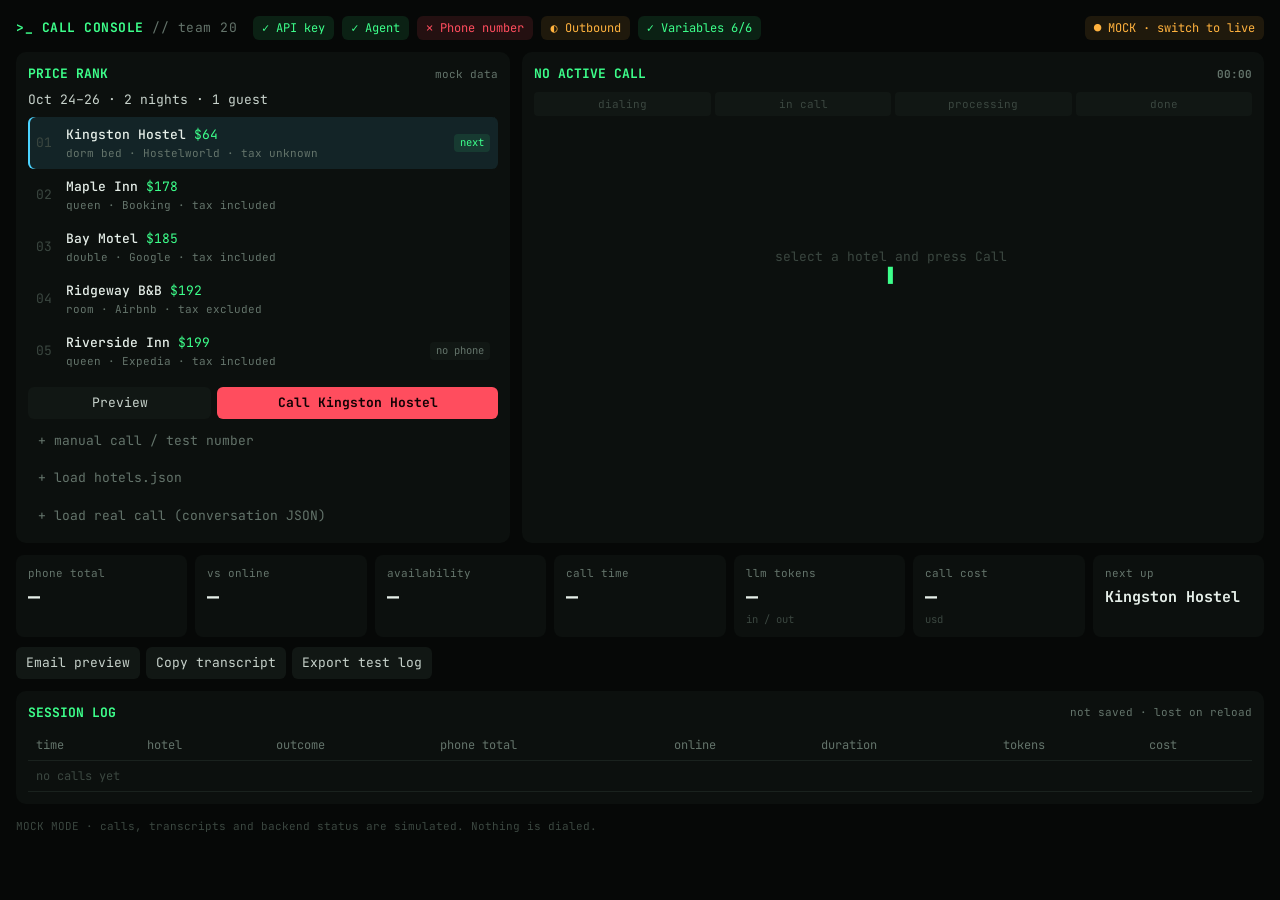
==== commit bf0fcbe5: "Show the priced stay on the call console price list. The rank had dollar amounts with no dates or gu" ====
--- a/console/index.html
+++ b/console/index.html
@@ -97,6 +97,7 @@
   <div class="grid">
     <section class="panel" aria-label="Price rank">
       <div class="ph"><span class="t">PRICE RANK</span><span class="s" id="qsrc">mock data</span></div>
+      <div class="sub" id="qstay" style="margin:-2px 0 8px"></div>
       <div id="queue"></div>
       <div class="actions">
         <button id="previewBtn" style="flex:1">Preview</button>
@@ -260,7 +261,26 @@
     if(h.call_ready && !h.outcome) return j; }
   return -1;
 }
+function stayLabel(){
+  const parts = iso => String(iso||"").split("-").map(Number);
+  const inn = parts(STAY.check_in), out = parts(STAY.check_out);
+  const guests = +STAY.guests || 1;
+  const guestText = guests===1 ? "1 guest" : `${guests} guests`;
+  if(inn.length!==3 || out.length!==3 || inn.some(n=>!Number.isInteger(n)) || out.some(n=>!Number.isInteger(n))) return guestText;
+  const a = new Date(inn[0], inn[1]-1, inn[2]), b = new Date(out[0], out[1]-1, out[2]);
+  if(Number.isNaN(a.getTime()) || Number.isNaN(b.getTime())) return `${STAY.check_in} – ${STAY.check_out} · ${guestText}`;
+  const nights = Math.round((b-a)/864e5);
+  const mon = d => d.toLocaleString("en-US",{month:"short"});
+  let range;
+  if(a.getFullYear()===b.getFullYear() && a.getMonth()===b.getMonth()) range = `${mon(a)} ${a.getDate()}–${b.getDate()}`;
+  else if(a.getFullYear()===b.getFullYear()) range = `${mon(a)} ${a.getDate()} – ${mon(b)} ${b.getDate()}`;
+  else range = `${mon(a)} ${a.getDate()}, ${a.getFullYear()} – ${mon(b)} ${b.getDate()}, ${b.getFullYear()}`;
+  if(!(nights>0)) return `${STAY.check_in} – ${STAY.check_out} · ${guestText}`;
+  const nightText = nights===1 ? "1 night" : `${nights} nights`;
+  return `${range} · ${nightText} · ${guestText}`;
+}
 function renderQueue(){
+  document.getElementById("qstay").textContent = stayLabel();
   const nx = nextIndex(0);
   document.getElementById("queue").innerHTML = hotels.map((h,i)=>{
     let t = h.status==="calling" ? "calling" : h.outcome ? h.outcome : !h.call_ready ? "noph" : i===nx ? "next" : "";
